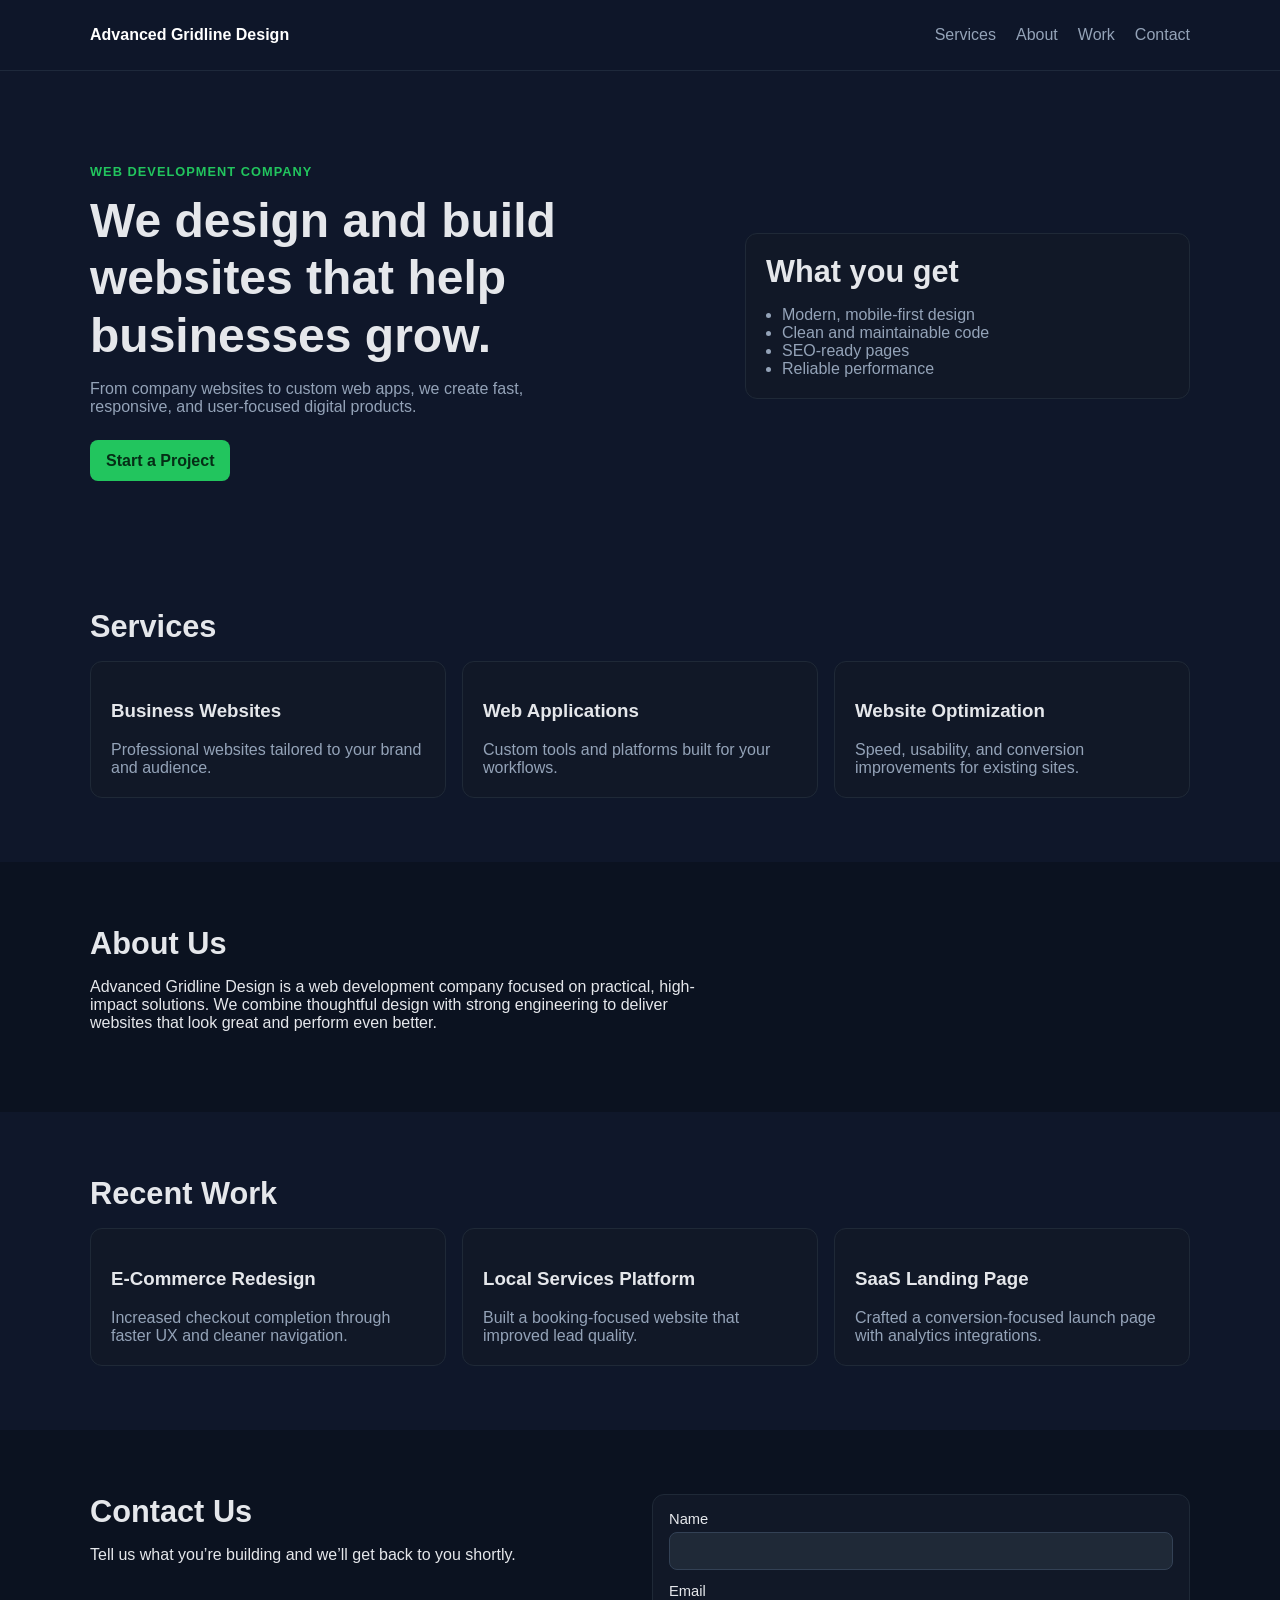
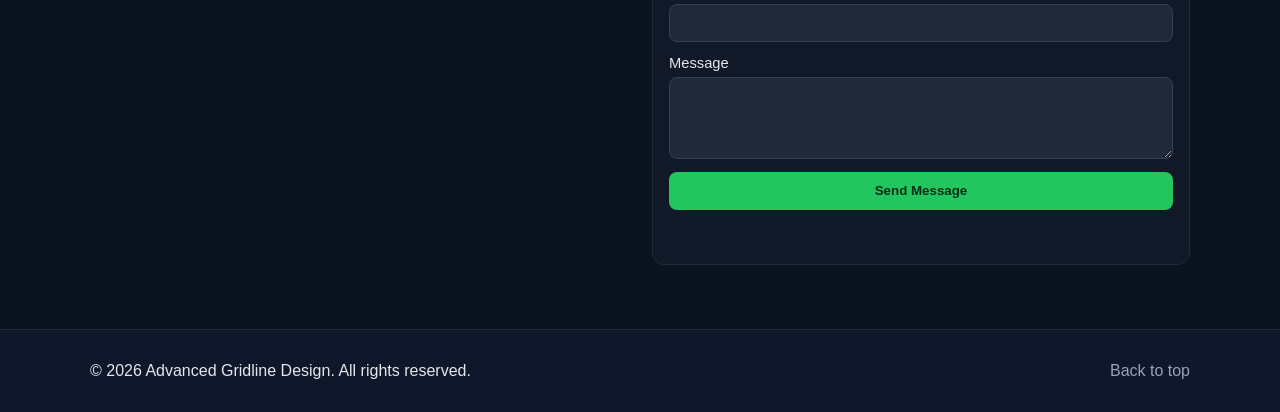
==== index.html @ c55082a2 "Add files via upload" ====
<!doctype html>
<html lang="en">
  <head>
    <meta charset="UTF-8" />
    <meta name="viewport" content="width=device-width, initial-scale=1.0" />
    <title>Advanced Gridline Design | Web Development Company</title>
    <meta
      name="description"
      content="Advanced Gridline Design builds fast, modern, and scalable websites for growing businesses."
    />
    <link rel="stylesheet" href="styles.css" />
  </head>
  <body>
    <header class="site-header">
      <div class="container nav-wrap">
        <a href="#home" class="logo">Advanced Gridline Design</a>
        <nav>
          <ul class="nav-links">
            <li><a href="#services">Services</a></li>
            <li><a href="#about">About</a></li>
            <li><a href="#work">Work</a></li>
            <li><a href="#contact">Contact</a></li>
          </ul>
        </nav>
      </div>
    </header>

    <main>
      <section id="home" class="hero">
        <div class="container hero-grid">
          <div>
            <p class="eyebrow">Web Development Company</p>
            <h1>We design and build websites that help businesses grow.</h1>
            <p class="lead">
              From company websites to custom web apps, we create fast,
              responsive, and user-focused digital products.
            </p>
            <div class="hero-actions">
              <a href="#contact" class="btn btn-primary">Start a Project</a>
            </div>
          </div>
          <div class="hero-card">
            <h2>What you get</h2>
            <ul>
              <li>Modern, mobile-first design</li>
              <li>Clean and maintainable code</li>
              <li>SEO-ready pages</li>
              <li>Reliable performance</li>
            </ul>
          </div>
        </div>
      </section>

      <section id="services" class="section">
        <div class="container">
          <h2>Services</h2>
          <div class="cards">
            <article class="card">
              <h3>Business Websites</h3>
              <p>Professional websites tailored to your brand and audience.</p>
            </article>
            <article class="card">
              <h3>Web Applications</h3>
              <p>Custom tools and platforms built for your workflows.</p>
            </article>
            <article class="card">
              <h3>Website Optimization</h3>
              <p>
                Speed, usability, and conversion improvements for existing
                sites.
              </p>
            </article>
          </div>
        </div>
      </section>

      <section id="about" class="section section-muted">
        <div class="container two-col">
          <div>
            <h2>About Us</h2>
            <p>
              Advanced Gridline Design is a web development company focused on
              practical, high-impact solutions. We combine thoughtful design
              with strong engineering to deliver websites that look great and
              perform even better.
            </p>
          </div>
        </div>
      </section>

      <section id="work" class="section">
        <div class="container">
          <h2>Recent Work</h2>
          <div class="cards">
            <article class="card">
              <h3>E‑Commerce Redesign</h3>
              <p>
                Increased checkout completion through faster UX and cleaner
                navigation.
              </p>
            </article>
            <article class="card">
              <h3>Local Services Platform</h3>
              <p>Built a booking-focused website that improved lead quality.</p>
            </article>
            <article class="card">
              <h3>SaaS Landing Page</h3>
              <p>
                Crafted a conversion-focused launch page with analytics
                integrations.
              </p>
            </article>
          </div>
        </div>
      </section>

      <section id="contact" class="section section-muted">
        <div class="container contact-wrap">
          <div>
            <h2>Contact Us</h2>
            <p>
              Tell us what you’re building and we’ll get back to you shortly.
            </p>
          </div>
          <form id="contactForm" class="contact-form">
            <label>
              Name
              <input type="text" name="name" aria-label="Name" required />
            </label>
            <label>
              Email
              <input type="email" name="email" aria-label="Email" required />
            </label>
            <label>
              Message
              <textarea
                name="message"
                rows="4"
                aria-label="Message"
                required
              ></textarea>
            </label>
            <button type="submit" class="btn btn-primary">Send Message</button>
            <p id="formMessage" class="form-message" aria-live="polite"></p>
          </form>
        </div>
      </section>
    </main>

    <footer class="site-footer">
      <div class="container footer-wrap">
        <p>
          © <span id="year"></span> Advanced Gridline Design. All rights
          reserved.
        </p>
        <a href="#home">Back to top</a>
      </div>
    </footer>

    <script src="script.js"></script>
  </body>
</html>
---- styles.css ----
:root {
  --bg: #0f172a;
  --surface: #111827;
  --surface-soft: #1f2937;
  --text: #e5e7eb;
  --muted: #94a3b8;
  --primary: #22c55e;
  --primary-hover: #16a34a;
  --white: #ffffff;
  --container: 1100px;
  --radius: 12px;
}

* {
  box-sizing: border-box;
}

html,
body {
  margin: 0;
  padding: 0;
  font-family: "Segoe UI", Tahoma, Geneva, Verdana, sans-serif;
  background: var(--bg);
  color: var(--text);
  scroll-behavior: smooth;
}

.container {
  width: min(100% - 2rem, var(--container));
  margin-inline: auto;
}

.site-header {
  position: sticky;
  top: 0;
  z-index: 10;
  background: rgba(15, 23, 42, 0.9);
  border-bottom: 1px solid #1e293b;
  backdrop-filter: blur(6px);
}

.nav-wrap {
  display: flex;
  justify-content: space-between;
  align-items: center;
  min-height: 70px;
}

.logo {
  color: var(--white);
  text-decoration: none;
  font-weight: 700;
}

.nav-links {
  display: flex;
  gap: 1.25rem;
  list-style: none;
  margin: 0;
  padding: 0;
}

.nav-links a {
  color: var(--muted);
  text-decoration: none;
  font-weight: 500;
}

.nav-links a:hover {
  color: var(--white);
}

.hero {
  padding: 5rem 0 4rem;
}

.hero-grid {
  display: grid;
  grid-template-columns: 1.4fr 1fr;
  gap: 2rem;
  align-items: center;
}

.eyebrow {
  color: var(--primary);
  font-weight: 600;
  text-transform: uppercase;
  letter-spacing: 0.08em;
  font-size: 0.8rem;
}

h1 {
  font-size: clamp(2rem, 4vw, 3rem);
  line-height: 1.2;
  margin: 0.6rem 0;
}

h2 {
  font-size: clamp(1.4rem, 2.4vw, 2rem);
  margin: 0 0 1rem;
}

.lead {
  color: var(--muted);
  max-width: 56ch;
}

.hero-actions {
  display: flex;
  gap: 0.8rem;
  margin-top: 1.5rem;
}

.btn {
  border: 0;
  border-radius: 8px;
  padding: 0.7rem 1rem;
  text-decoration: none;
  font-weight: 600;
  cursor: pointer;
  display: inline-block;
}

.btn-primary {
  background: var(--primary);
  color: #052e16;
}

.btn-primary:hover {
  background: var(--primary-hover);
  color: #dcfce7;
}

.btn-secondary {
  border: 1px solid #334155;
  color: var(--text);
  background: transparent;
}

.btn-secondary:hover {
  background: #1e293b;
}

.hero-card,
.card,
.contact-form,
.stat {
  background: var(--surface);
  border: 1px solid #1f2937;
  border-radius: var(--radius);
}

.hero-card {
  padding: 1.25rem;
}

.hero-card ul {
  margin: 0;
  padding-left: 1rem;
  color: var(--muted);
}

.section {
  padding: 4rem 0;
}

.section-muted {
  background: #0b1220;
}

.cards {
  display: grid;
  grid-template-columns: repeat(3, minmax(0, 1fr));
  gap: 1rem;
}

.card {
  padding: 1.25rem;
}

.card p {
  color: var(--muted);
  margin: 0;
}

.two-col {
  display: grid;
  grid-template-columns: 1.3fr 1fr;
  gap: 1.5rem;
  align-items: start;
}

.stats {
  display: grid;
  gap: 1rem;
}

.stat {
  padding: 1rem;
  display: flex;
  justify-content: space-between;
  align-items: center;
}

.stat strong {
  font-size: 1.2rem;
}

.stat span {
  color: var(--muted);
}

.contact-wrap {
  display: grid;
  grid-template-columns: 1fr 1fr;
  gap: 1.5rem;
}

.contact-form {
  padding: 1rem;
  display: grid;
  gap: 0.8rem;
}

.contact-form label {
  display: grid;
  gap: 0.35rem;
  font-size: 0.92rem;
}

input,
textarea {
  width: 100%;
  border: 1px solid #334155;
  border-radius: 8px;
  background: var(--surface-soft);
  color: var(--text);
  padding: 0.65rem;
}

.form-message {
  margin: 0.4rem 0 0;
  color: var(--muted);
  min-height: 1.2rem;
}

.site-footer {
  border-top: 1px solid #1e293b;
  padding: 1rem 0;
}

.footer-wrap {
  display: flex;
  justify-content: space-between;
  gap: 1rem;
  align-items: center;
}

.footer-wrap a {
  color: var(--muted);
  text-decoration: none;
}

@media (max-width: 900px) {
  .hero-grid,
  .two-col,
  .contact-wrap,
  .cards {
    grid-template-columns: 1fr;
  }

  .nav-wrap {
    flex-direction: column;
    justify-content: center;
    gap: 0.7rem;
    padding: 0.8rem 0;
  }
}
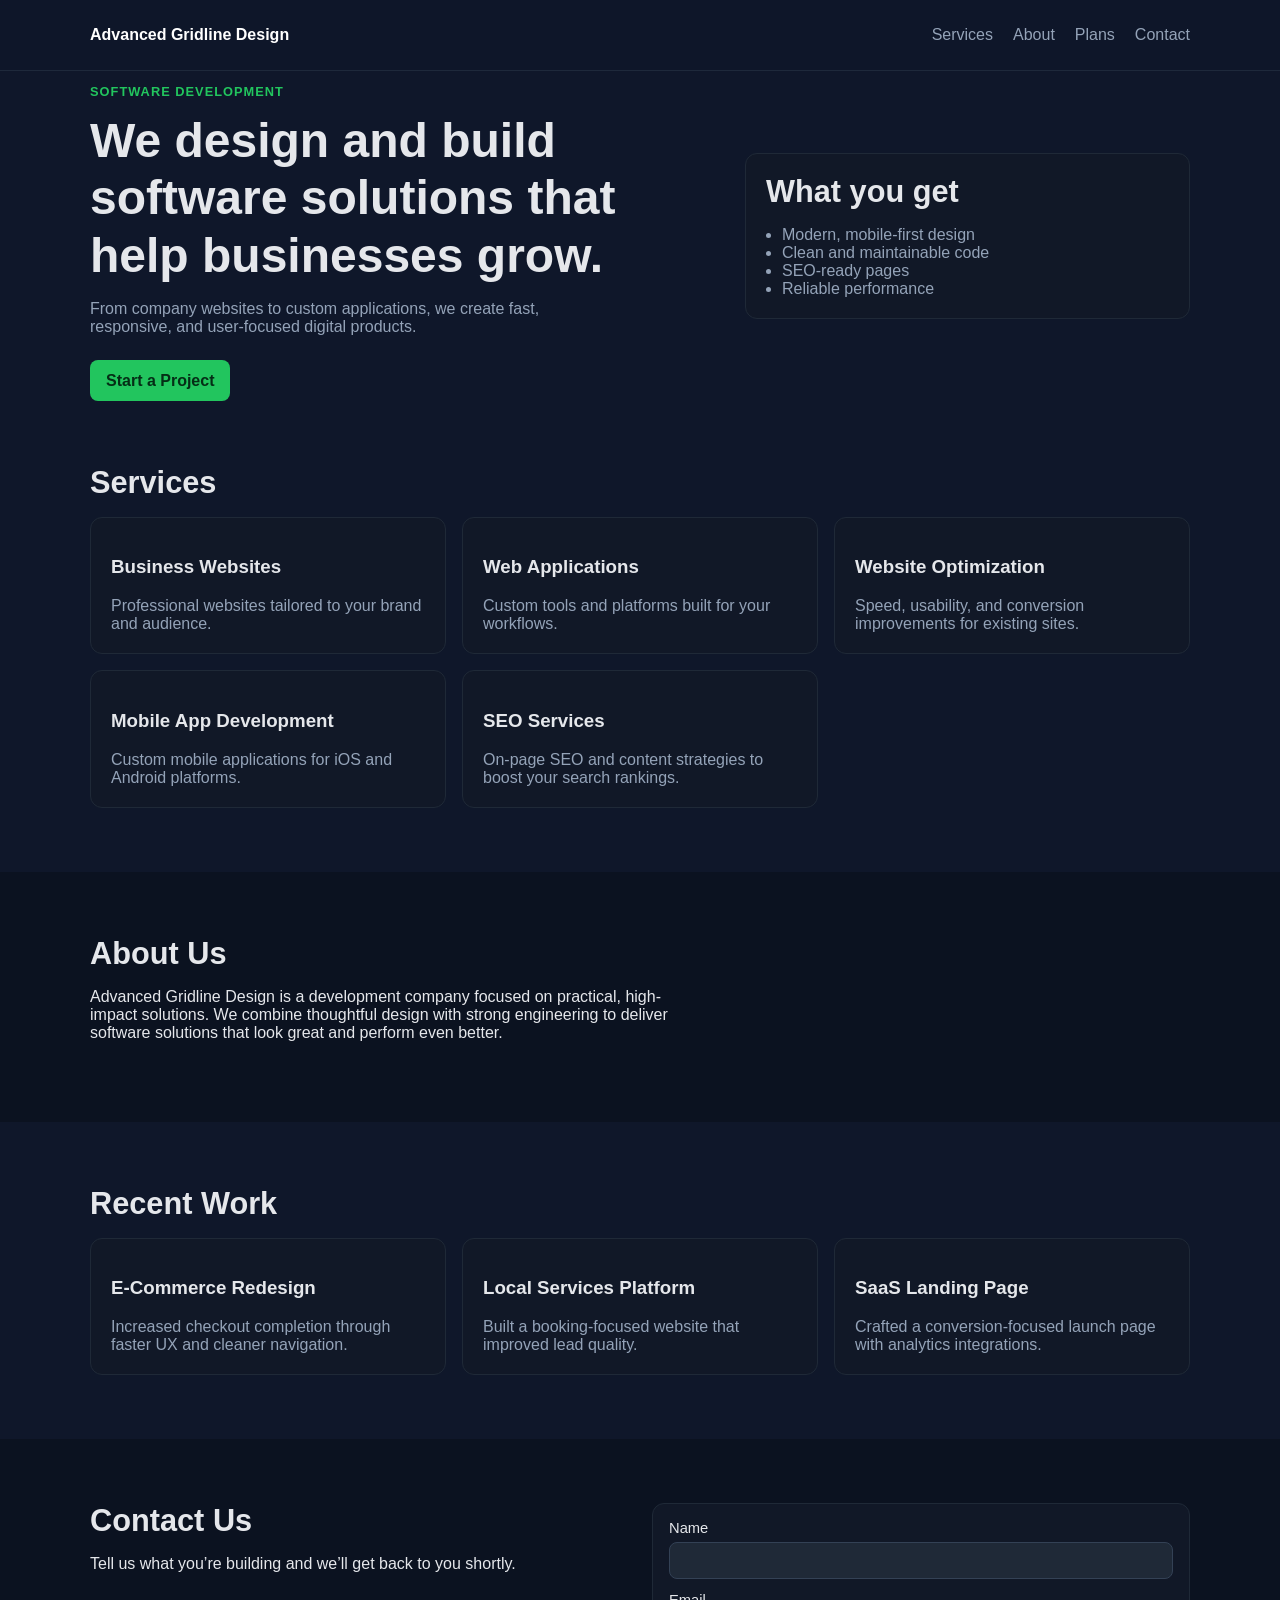
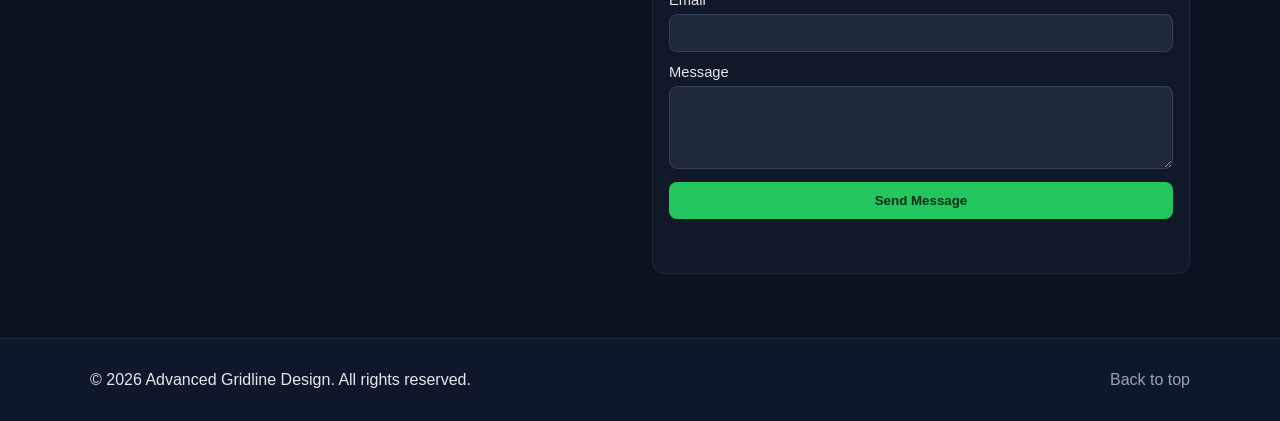
==== commit 783e8260: "Add files via upload" ====
--- a/index.html
+++ b/index.html
@@ -3,10 +3,10 @@
   <head>
     <meta charset="UTF-8" />
     <meta name="viewport" content="width=device-width, initial-scale=1.0" />
-    <title>Advanced Gridline Design | Web Development Company</title>
+    <title>Advanced Gridline Design | Software Development</title>
     <meta
       name="description"
-      content="Advanced Gridline Design builds fast, modern, and scalable websites for growing businesses."
+      content="Advanced Gridline Design builds fast, modern, and scalable applications for growing businesses."
     />
     <link rel="stylesheet" href="styles.css" />
   </head>
@@ -16,10 +16,10 @@
         <a href="#home" class="logo">Advanced Gridline Design</a>
         <nav>
           <ul class="nav-links">
-            <li><a href="#services">Services</a></li>
-            <li><a href="#about">About</a></li>
-            <li><a href="#work">Work</a></li>
-            <li><a href="#contact">Contact</a></li>
+            <li><a href="services.html">Services</a></li>
+            <li><a href="about.html">About</a></li>
+            <li><a href="plans.html">Plans</a></li>
+            <li><a href="contact.html">Contact</a></li>
           </ul>
         </nav>
       </div>
@@ -29,10 +29,10 @@
       <section id="home" class="hero">
         <div class="container hero-grid">
           <div>
-            <p class="eyebrow">Web Development Company</p>
-            <h1>We design and build websites that help businesses grow.</h1>
+            <p class="eyebrow">Software Development</p>
+            <h1>We design and build software solutions that help businesses grow.</h1>
             <p class="lead">
-              From company websites to custom web apps, we create fast,
+              From company websites to custom applications, we create fast,
               responsive, and user-focused digital products.
             </p>
             <div class="hero-actions">
@@ -70,6 +70,18 @@
                 sites.
               </p>
             </article>
+            <article class="card">
+              <h3>Mobile App Development</h3>
+              <p>
+                Custom mobile applications for iOS and Android platforms.
+              </p>
+            </article>
+            <article class="card">
+              <h3>SEO Services</h3>
+              <p>
+                On-page SEO and content strategies to boost your search
+                rankings.
+              </p>
           </div>
         </div>
       </section>
@@ -79,9 +91,9 @@
           <div>
             <h2>About Us</h2>
             <p>
-              Advanced Gridline Design is a web development company focused on
+              Advanced Gridline Design is a development company focused on
               practical, high-impact solutions. We combine thoughtful design
-              with strong engineering to deliver websites that look great and
+              with strong engineering to deliver software solutions that look great and
               perform even better.
             </p>
           </div>
--- a/styles.css
+++ b/styles.css
@@ -60,6 +60,68 @@
   padding: 0;
 }
 
+:root {
+  --bg: #0f172a;
+  --surface: #111827;
+  --surface-soft: #1f2937;
+  --text: #e5e7eb;
+  --muted: #94a3b8;
+  --primary: #22c55e;
+  --primary-hover: #16a34a;
+  --white: #ffffff;
+  --container: 1100px;
+  --radius: 12px;
+}
+
+* {
+  box-sizing: border-box;
+}
+
+html,
+body {
+  margin: 0;
+  padding: 0;
+  font-family: "Segoe UI", Tahoma, Geneva, Verdana, sans-serif;
+  background: var(--bg);
+  color: var(--text);
+  scroll-behavior: smooth;
+}
+
+.container {
+  width: min(100% - 2rem, var(--container));
+  margin-inline: auto;
+}
+
+.site-header {
+  position: sticky;
+  top: 0;
+  z-index: 10;
+  background: rgba(15, 23, 42, 0.9);
+  border-bottom: 1px solid #1e293b;
+  backdrop-filter: blur(6px);
+}
+
+.nav-wrap {
+  display: flex;
+  justify-content: space-between;
+  align-items: center;
+  min-height: 70px;
+}
+
+.logo {
+  color: var(--white);
+  text-decoration: none;
+  font-weight: 700;
+}
+
+.nav-links {
+  display: flex;
+  gap: 1.25rem;
+  list-style: none;
+  margin: 0;
+  padding: 0;
+}
+
 .nav-links a {
   color: var(--muted);
   text-decoration: none;
@@ -68,10 +130,6 @@
 
 .nav-links a:hover {
   color: var(--white);
-}
-
-.hero {
-  padding: 5rem 0 4rem;
 }
 
 .hero-grid {
